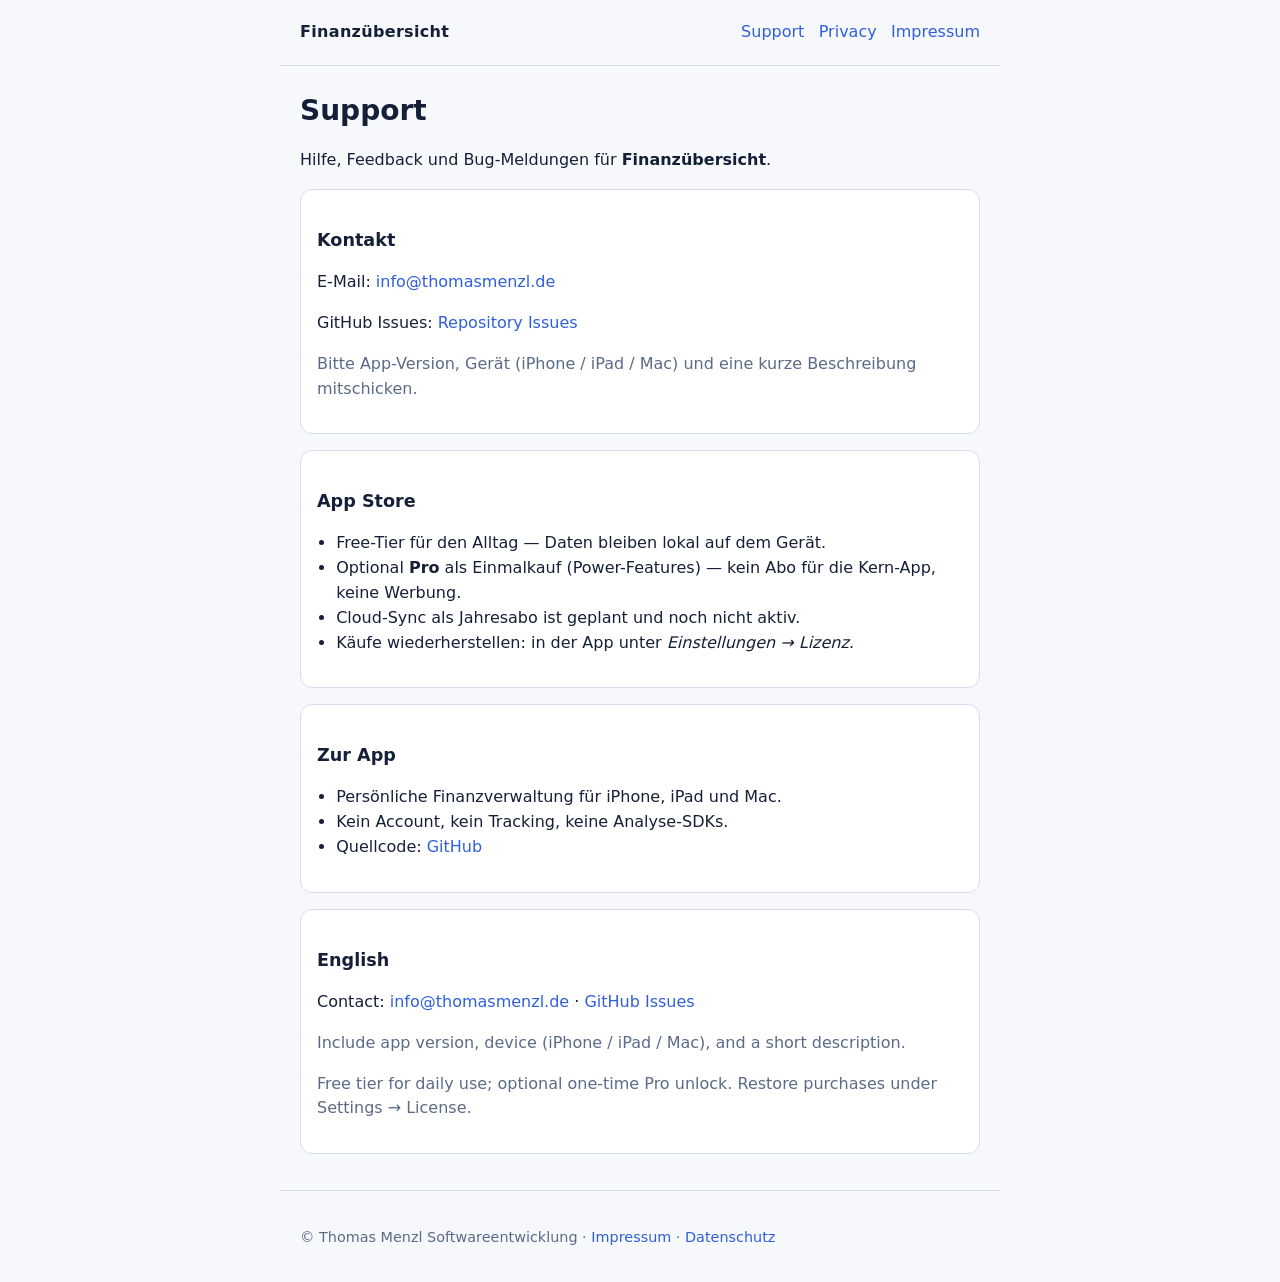
==== index.html @ 35645402 "Initial Finanzübersicht support/legal site." ====
<!DOCTYPE html>
<html lang="de">
<head>
  <meta charset="utf-8" />
  <meta name="viewport" content="width=device-width, initial-scale=1" />
  <title>Finanzübersicht — Support</title>
  <meta name="description" content="Support, Hilfe und Kontakt für die App Finanzübersicht." />
  <link rel="stylesheet" href="styles.css" />
</head>
<body>
  <header>
    <p class="brand">Finanzübersicht</p>
    <nav>
      <a href="index.html">Support</a>
      <a href="privacy.html">Privacy</a>
      <a href="impressum.html">Impressum</a>
    </nav>
  </header>

  <main>
    <h1>Support</h1>
    <p>Hilfe, Feedback und Bug-Meldungen für <strong>Finanzübersicht</strong>.</p>

    <section>
      <h2>Kontakt</h2>
      <p>
        E-Mail:
        <a href="mailto:info@thomasmenzl.de">info@thomasmenzl.de</a>
      </p>
      <p>
        GitHub Issues:
        <a href="https://github.com/Thomas-Menzl-Softwareentwicklung/finanzuebersicht/issues">Repository Issues</a>
      </p>
      <p class="muted">Bitte App-Version, Gerät (iPhone / iPad / Mac) und eine kurze Beschreibung mitschicken.</p>
    </section>

    <section>
      <h2>App Store</h2>
      <ul>
        <li>Free-Tier für den Alltag — Daten bleiben lokal auf dem Gerät.</li>
        <li>Optional <strong>Pro</strong> als Einmalkauf (Power-Features) — kein Abo für die Kern-App, keine Werbung.</li>
        <li>Cloud-Sync als Jahresabo ist geplant und noch nicht aktiv.</li>
        <li>Käufe wiederherstellen: in der App unter <em>Einstellungen → Lizenz</em>.</li>
      </ul>
    </section>

    <section>
      <h2>Zur App</h2>
      <ul>
        <li>Persönliche Finanzverwaltung für iPhone, iPad und Mac.</li>
        <li>Kein Account, kein Tracking, keine Analyse-SDKs.</li>
        <li>Quellcode: <a href="https://github.com/Thomas-Menzl-Softwareentwicklung/finanzuebersicht">GitHub</a></li>
      </ul>
    </section>

    <section lang="en">
      <h2>English</h2>
      <p>
        Contact:
        <a href="mailto:info@thomasmenzl.de">info@thomasmenzl.de</a>
        ·
        <a href="https://github.com/Thomas-Menzl-Softwareentwicklung/finanzuebersicht/issues">GitHub Issues</a>
      </p>
      <p class="muted">Include app version, device (iPhone / iPad / Mac), and a short description.</p>
      <p class="muted">Free tier for daily use; optional one-time Pro unlock. Restore purchases under Settings → License.</p>
    </section>
  </main>

  <footer>
    <p>© Thomas Menzl Softwareentwicklung · <a href="impressum.html">Impressum</a> · <a href="privacy.html">Datenschutz</a></p>
  </footer>
</body>
</html>
---- styles.css ----
:root {
  color-scheme: light dark;
  --bg: #0b1020;
  --fg: #e8eefc;
  --muted: #9aa8c7;
  --accent: #5b8cff;
  --card: #141b2f;
  --line: #243049;
  font-family: "Segoe UI", system-ui, -apple-system, sans-serif;
}

@media (prefers-color-scheme: light) {
  :root {
    --bg: #f6f8fc;
    --fg: #152038;
    --muted: #5b6b88;
    --accent: #2f5fdb;
    --card: #ffffff;
    --line: #d7deee;
  }
}

* { box-sizing: border-box; }

body {
  margin: 0;
  background: var(--bg);
  color: var(--fg);
  line-height: 1.55;
}

header, main, footer {
  max-width: 720px;
  margin: 0 auto;
  padding: 1.25rem 1.25rem;
}

header {
  display: flex;
  justify-content: space-between;
  align-items: center;
  gap: 1rem;
  border-bottom: 1px solid var(--line);
}

.brand {
  margin: 0;
  font-weight: 700;
  letter-spacing: 0.02em;
}

nav {
  display: flex;
  gap: 0.9rem;
  flex-wrap: wrap;
}

a { color: var(--accent); text-decoration: none; }
a:hover { text-decoration: underline; }

h1 { font-size: 1.75rem; margin: 0.2rem 0 0.8rem; }
h2 { font-size: 1.1rem; margin-top: 1.4rem; }

section {
  background: var(--card);
  border: 1px solid var(--line);
  border-radius: 12px;
  padding: 0.9rem 1rem 1rem;
  margin: 1rem 0;
}

ul { padding-left: 1.2rem; }
.muted { color: var(--muted); }
hr { border: 0; border-top: 1px solid var(--line); margin: 2rem 0; }

footer {
  color: var(--muted);
  font-size: 0.9rem;
  border-top: 1px solid var(--line);
}
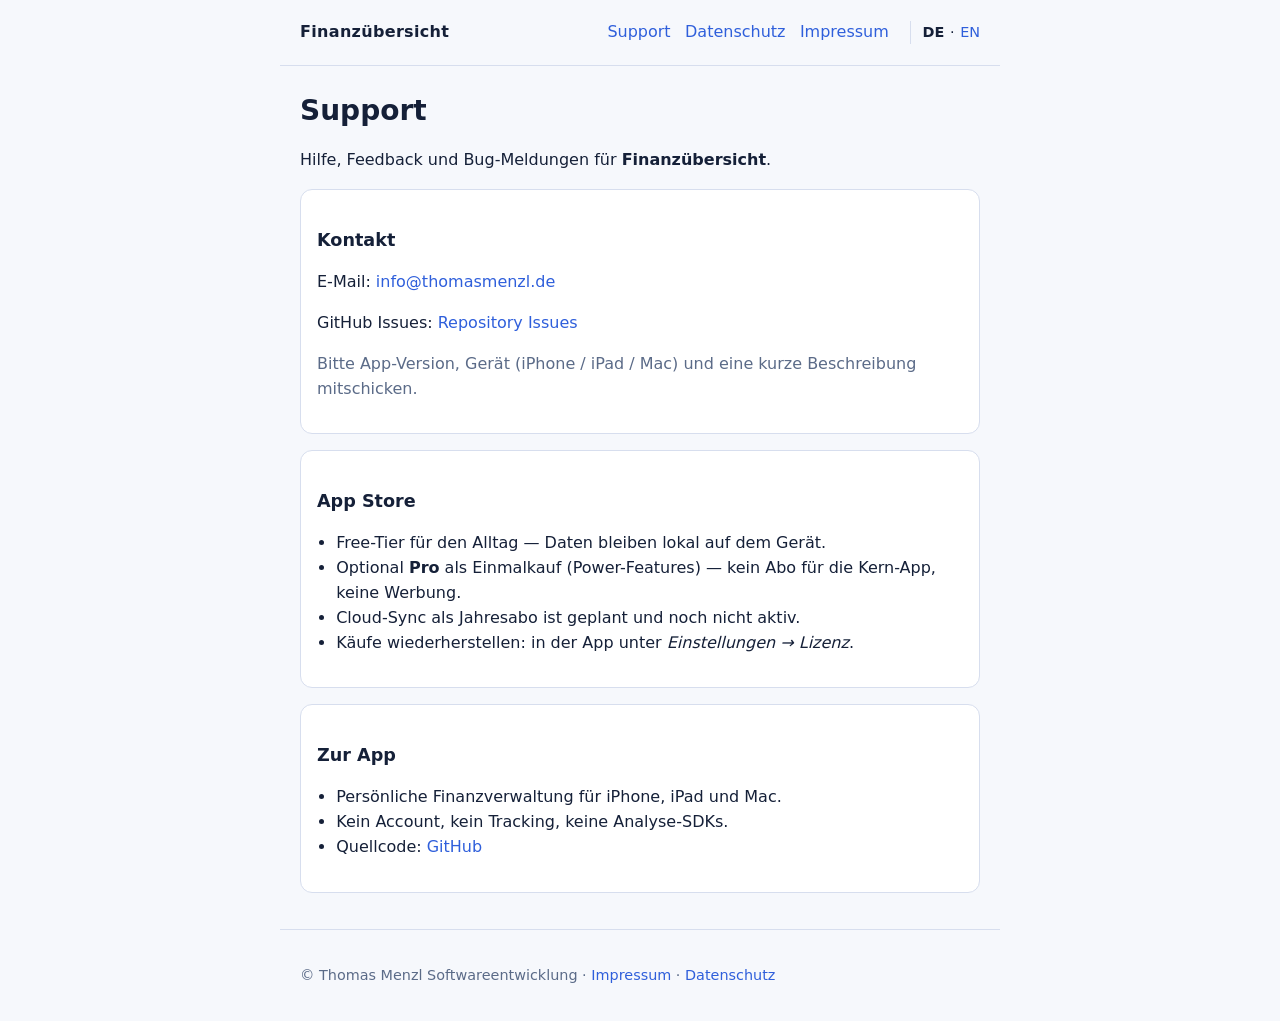
==== commit 5ab2bddf: "Align site with SimpleTD: DE/EN switch and VAT notice. Add separate en/ pages with nav language swit" ====
--- a/index.html
+++ b/index.html
@@ -6,14 +6,21 @@
   <title>Finanzübersicht — Support</title>
   <meta name="description" content="Support, Hilfe und Kontakt für die App Finanzübersicht." />
   <link rel="stylesheet" href="styles.css" />
+  <link rel="alternate" hreflang="de" href="index.html" />
+  <link rel="alternate" hreflang="en" href="en/index.html" />
 </head>
 <body>
   <header>
     <p class="brand">Finanzübersicht</p>
     <nav>
       <a href="index.html">Support</a>
-      <a href="privacy.html">Privacy</a>
+      <a href="privacy.html">Datenschutz</a>
       <a href="impressum.html">Impressum</a>
+      <span class="lang-switch" aria-label="Sprache">
+        <a href="index.html" aria-current="true" lang="de">DE</a>
+        <span aria-hidden="true">·</span>
+        <a href="en/index.html" lang="en" hreflang="en">EN</a>
+      </span>
     </nav>
   </header>
 
@@ -52,18 +59,6 @@
         <li>Quellcode: <a href="https://github.com/Thomas-Menzl-Softwareentwicklung/finanzuebersicht">GitHub</a></li>
       </ul>
     </section>
-
-    <section lang="en">
-      <h2>English</h2>
-      <p>
-        Contact:
-        <a href="mailto:info@thomasmenzl.de">info@thomasmenzl.de</a>
-        ·
-        <a href="https://github.com/Thomas-Menzl-Softwareentwicklung/finanzuebersicht/issues">GitHub Issues</a>
-      </p>
-      <p class="muted">Include app version, device (iPhone / iPad / Mac), and a short description.</p>
-      <p class="muted">Free tier for daily use; optional one-time Pro unlock. Restore purchases under Settings → License.</p>
-    </section>
   </main>
 
   <footer>
--- a/styles.css
+++ b/styles.css
@@ -53,6 +53,24 @@
   display: flex;
   gap: 0.9rem;
   flex-wrap: wrap;
+  align-items: center;
+}
+
+.lang-switch {
+  display: inline-flex;
+  gap: 0.35rem;
+  align-items: center;
+  margin-left: 0.4rem;
+  padding-left: 0.75rem;
+  border-left: 1px solid var(--line);
+  font-size: 0.9rem;
+}
+
+.lang-switch a[aria-current="true"] {
+  color: var(--fg);
+  font-weight: 600;
+  text-decoration: none;
+  pointer-events: none;
 }
 
 a { color: var(--accent); text-decoration: none; }
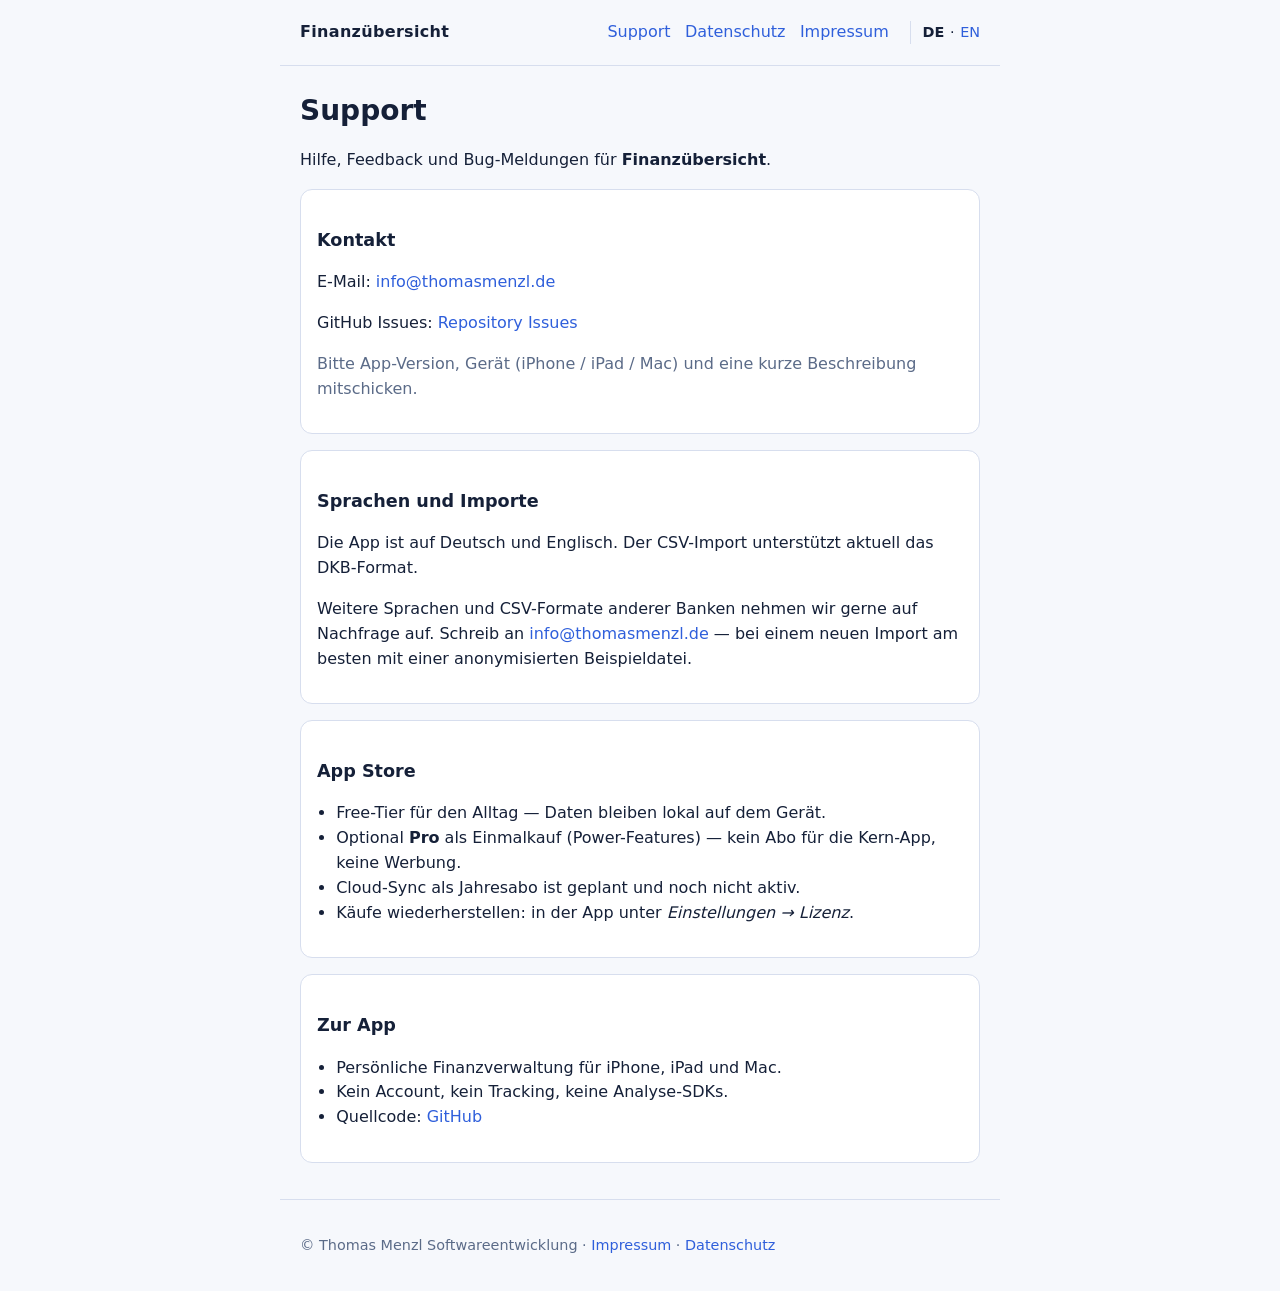
==== commit 2d05c240: "Add on-request languages and bank CSV note to support pages. Point visitors to email so extra locale" ====
--- a/index.html
+++ b/index.html
@@ -42,6 +42,12 @@
     </section>
 
     <section>
+      <h2>Sprachen und Importe</h2>
+      <p>Die App ist auf Deutsch und Englisch. Der CSV-Import unterstützt aktuell das DKB-Format.</p>
+      <p>Weitere Sprachen und CSV-Formate anderer Banken nehmen wir gerne auf Nachfrage auf. Schreib an <a href="mailto:info@thomasmenzl.de?subject=Finanz%C3%BCbersicht%20Sprache">info@thomasmenzl.de</a> — bei einem neuen Import am besten mit einer anonymisierten Beispieldatei.</p>
+    </section>
+
+    <section>
       <h2>App Store</h2>
       <ul>
         <li>Free-Tier für den Alltag — Daten bleiben lokal auf dem Gerät.</li>
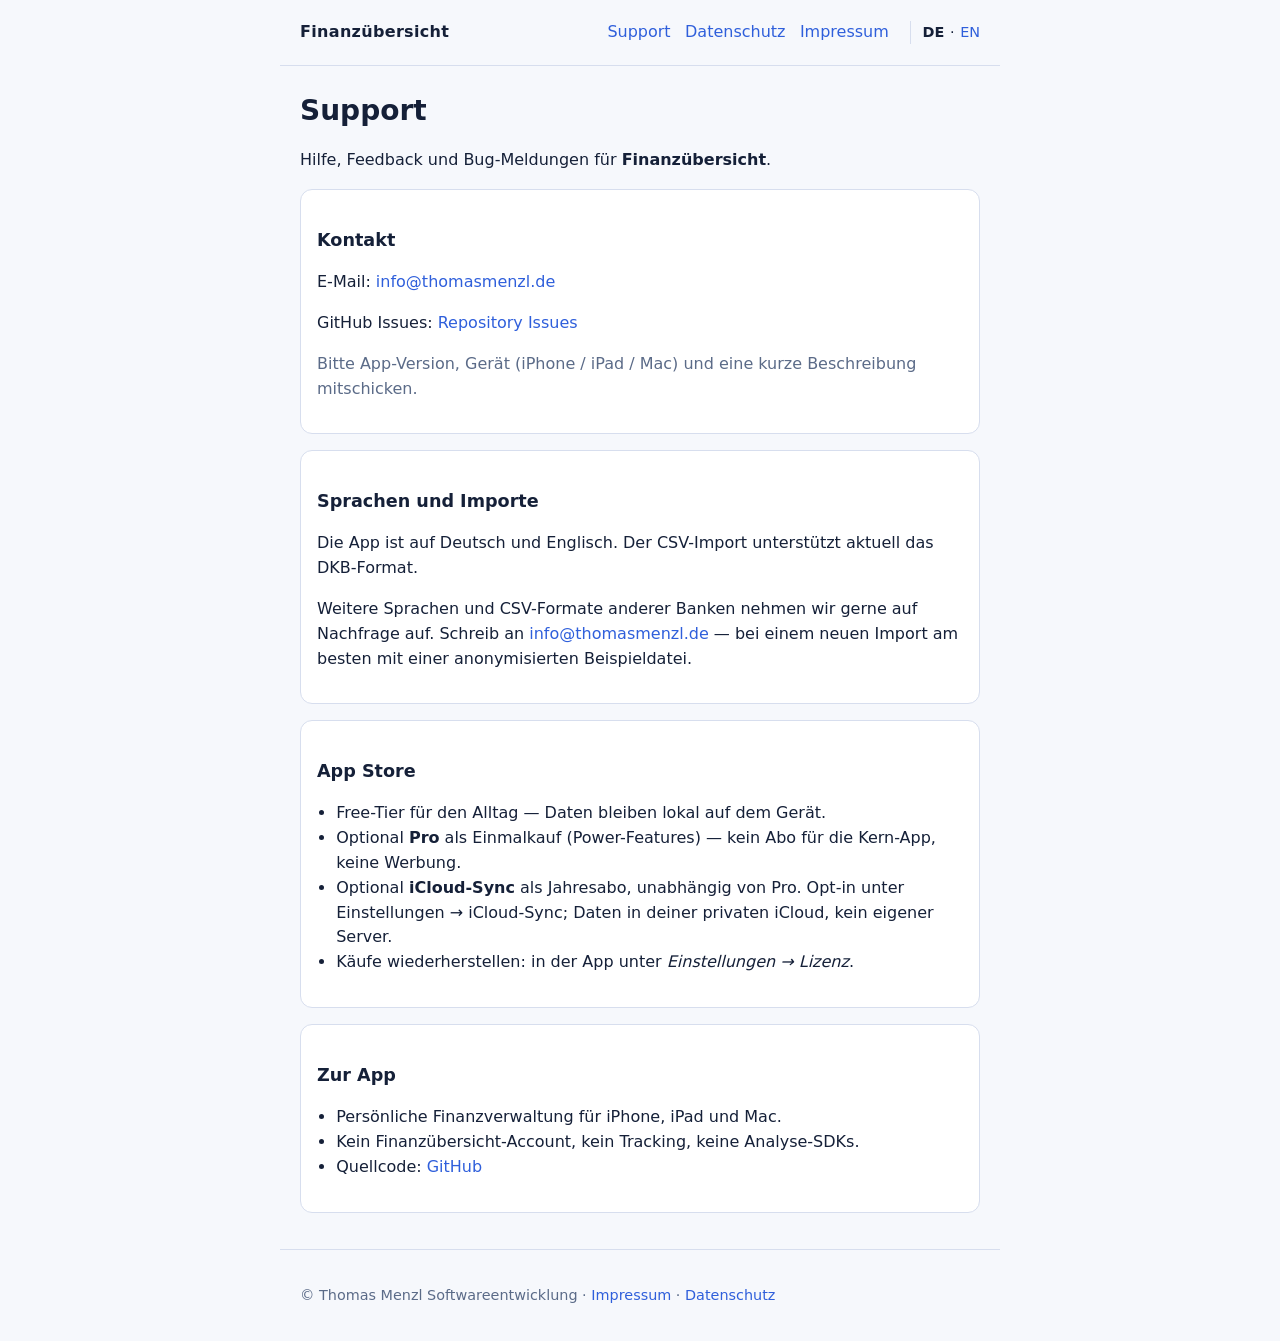
==== commit 68919f03: "Document optional iCloud Sync on support and privacy pages. Replace the outdated “sync is not part o" ====
--- a/index.html
+++ b/index.html
@@ -52,7 +52,7 @@
       <ul>
         <li>Free-Tier für den Alltag — Daten bleiben lokal auf dem Gerät.</li>
         <li>Optional <strong>Pro</strong> als Einmalkauf (Power-Features) — kein Abo für die Kern-App, keine Werbung.</li>
-        <li>Cloud-Sync als Jahresabo ist geplant und noch nicht aktiv.</li>
+        <li>Optional <strong>iCloud-Sync</strong> als Jahresabo, unabhängig von Pro. Opt-in unter Einstellungen → iCloud-Sync; Daten in deiner privaten iCloud, kein eigener Server.</li>
         <li>Käufe wiederherstellen: in der App unter <em>Einstellungen → Lizenz</em>.</li>
       </ul>
     </section>
@@ -61,7 +61,7 @@
       <h2>Zur App</h2>
       <ul>
         <li>Persönliche Finanzverwaltung für iPhone, iPad und Mac.</li>
-        <li>Kein Account, kein Tracking, keine Analyse-SDKs.</li>
+        <li>Kein Finanzübersicht-Account, kein Tracking, keine Analyse-SDKs.</li>
         <li>Quellcode: <a href="https://github.com/Thomas-Menzl-Softwareentwicklung/finanzuebersicht">GitHub</a></li>
       </ul>
     </section>
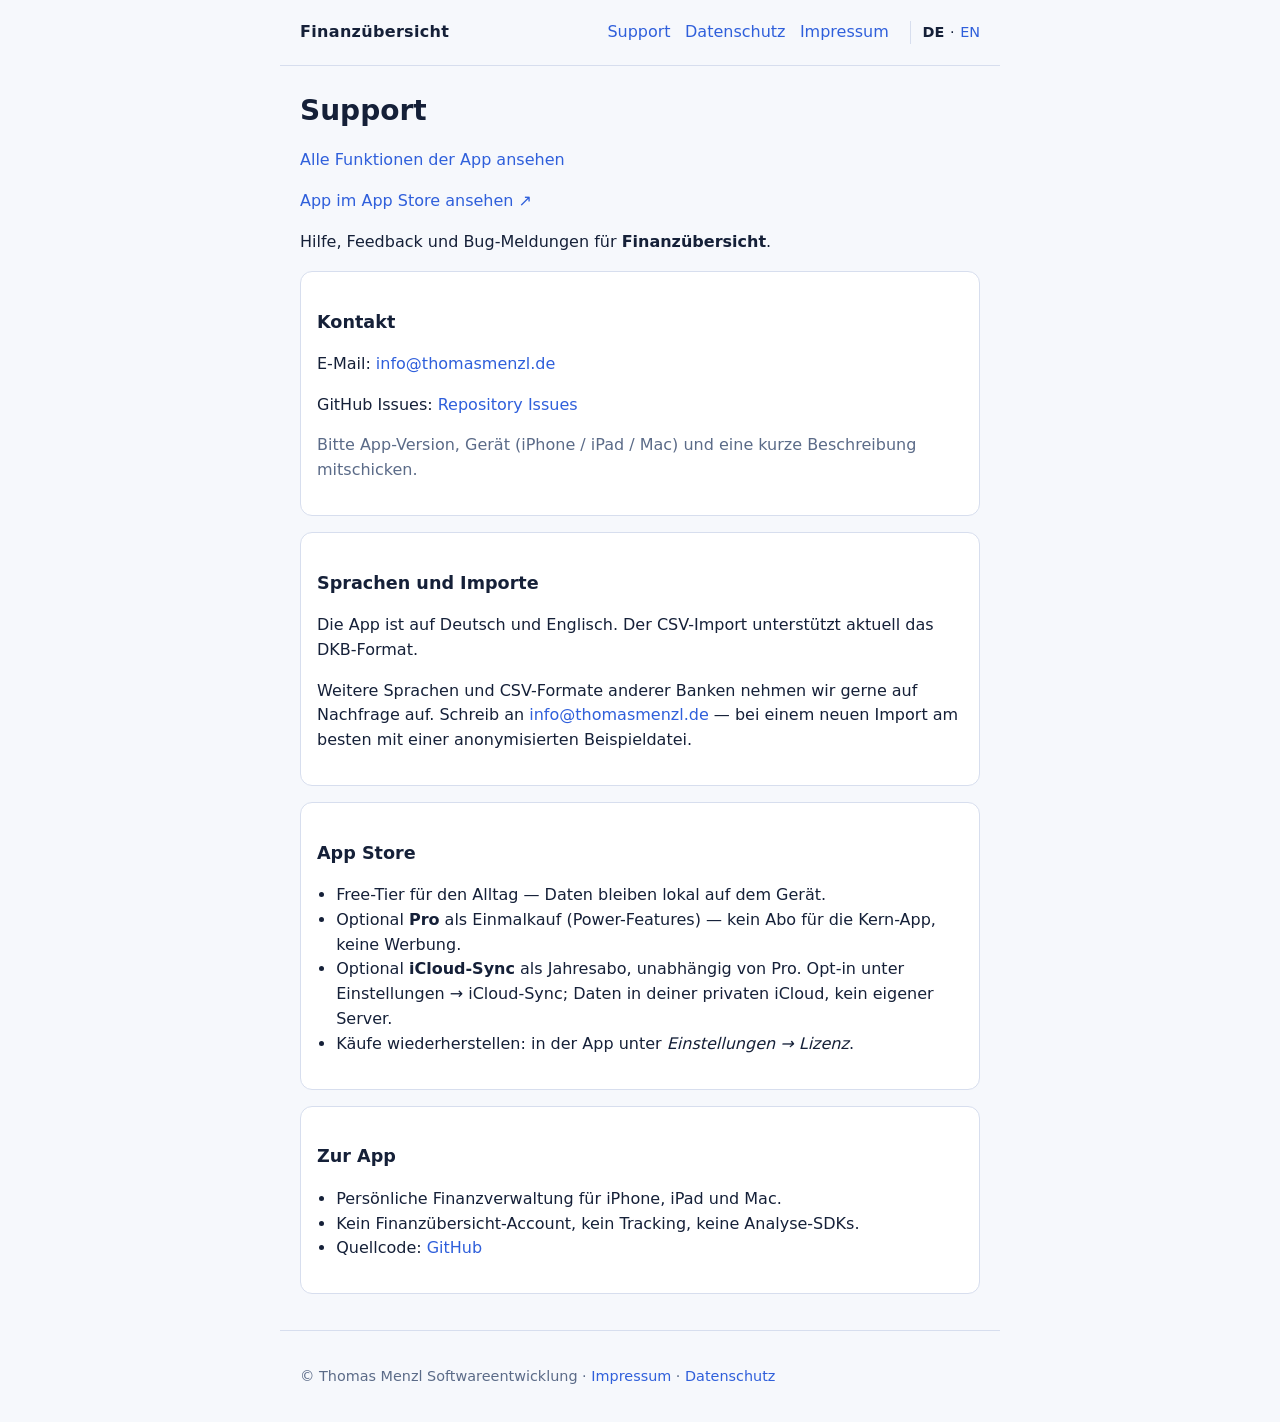
==== commit 4e9a1a1f: "Link support pages to product page" ====
--- a/index.html
+++ b/index.html
@@ -26,6 +26,8 @@
 
   <main>
     <h1>Support</h1>
+    <p><a href="https://thomasmenzl.de/finanzuebersicht/">Alle Funktionen der App ansehen</a></p>
+    <p><a href="https://apps.apple.com/de/app/meine-finanzübersicht/id6796250291">App im App Store ansehen ↗</a></p>
     <p>Hilfe, Feedback und Bug-Meldungen für <strong>Finanzübersicht</strong>.</p>
 
     <section>
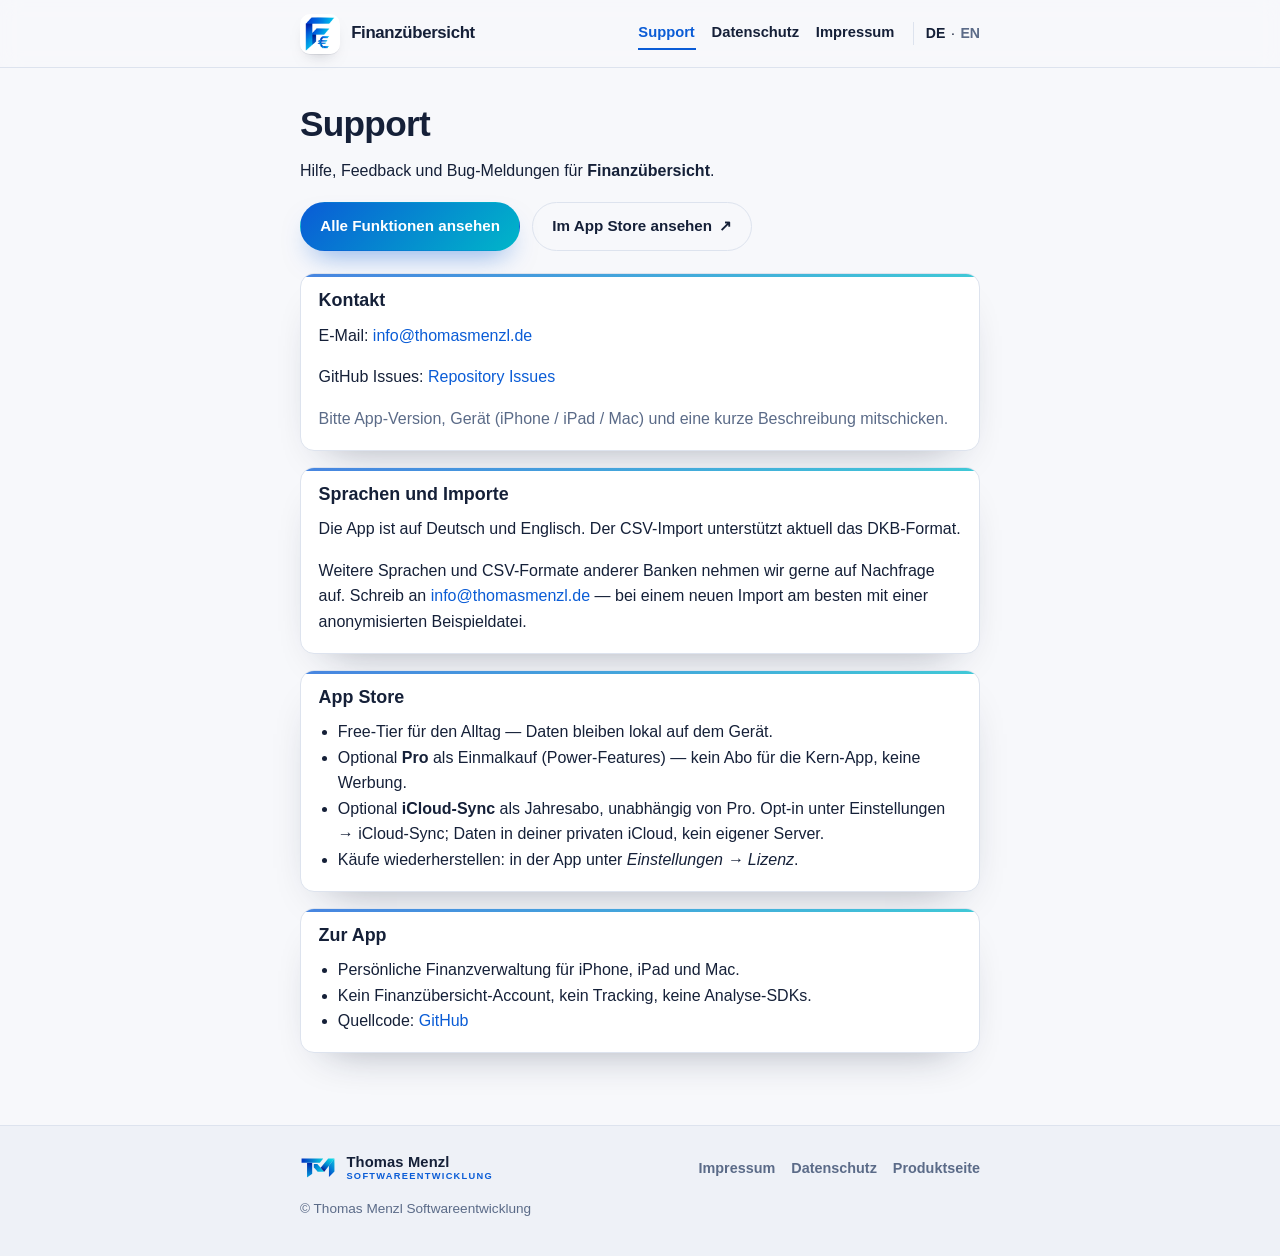
==== commit 31e7887f: "Align support site branding with thomasmenzl.de Reuse the shared blue–cyan tokens, product app icon," ====
--- a/index.html
+++ b/index.html
@@ -5,32 +5,53 @@
   <meta name="viewport" content="width=device-width, initial-scale=1" />
   <title>Finanzübersicht — Support</title>
   <meta name="description" content="Support, Hilfe und Kontakt für die App Finanzübersicht." />
+  <meta name="color-scheme" content="light dark" />
+  <meta name="theme-color" content="#f7f8fb" media="(prefers-color-scheme: light)" />
+  <meta name="theme-color" content="#0b1020" media="(prefers-color-scheme: dark)" />
+  <link rel="icon" href="assets/logo-thomas-menzl-icon.svg" type="image/svg+xml" />
+  <link rel="alternate icon" href="assets/favicon.png" type="image/png" />
+  <link rel="apple-touch-icon" href="assets/apple-touch-icon.png" />
   <link rel="stylesheet" href="styles.css" />
   <link rel="alternate" hreflang="de" href="index.html" />
   <link rel="alternate" hreflang="en" href="en/index.html" />
 </head>
 <body>
-  <header>
-    <p class="brand">Finanzübersicht</p>
-    <nav>
-      <a href="index.html">Support</a>
-      <a href="privacy.html">Datenschutz</a>
-      <a href="impressum.html">Impressum</a>
-      <span class="lang-switch" aria-label="Sprache">
-        <a href="index.html" aria-current="true" lang="de">DE</a>
-        <span aria-hidden="true">·</span>
-        <a href="en/index.html" lang="en" hreflang="en">EN</a>
-      </span>
-    </nav>
+  <a class="skip-link" href="#main">Zum Inhalt springen</a>
+
+  <header class="site-header">
+    <div class="header-inner">
+      <a class="product-brand" href="index.html">
+        <img class="app-mark" src="assets/app-icon.png" alt="" width="40" height="40" />
+        <span class="product-name">Finanzübersicht</span>
+      </a>
+      <nav class="primary-nav" aria-label="Hauptnavigation">
+        <a href="index.html" aria-current="page">Support</a>
+        <a href="privacy.html">Datenschutz</a>
+        <a href="impressum.html">Impressum</a>
+        <span class="lang-switch" aria-label="Sprache">
+          <a href="index.html" aria-current="true" lang="de">DE</a>
+          <span aria-hidden="true">·</span>
+          <a href="en/index.html" lang="en" hreflang="en">EN</a>
+        </span>
+      </nav>
+    </div>
   </header>
 
-  <main>
-    <h1>Support</h1>
-    <p><a href="https://thomasmenzl.de/finanzuebersicht/">Alle Funktionen der App ansehen</a></p>
-    <p><a href="https://apps.apple.com/de/app/meine-finanzübersicht/id6796250291">App im App Store ansehen ↗</a></p>
-    <p>Hilfe, Feedback und Bug-Meldungen für <strong>Finanzübersicht</strong>.</p>
+  <main id="main" class="page">
+    <div class="page-intro">
+      <h1>Support</h1>
+      <p>Hilfe, Feedback und Bug-Meldungen für <strong>Finanzübersicht</strong>.</p>
+      <div class="cta-group">
+        <a class="btn btn-primary" href="https://thomasmenzl.de/finanzuebersicht/">
+          Alle Funktionen ansehen
+        </a>
+        <a class="btn btn-secondary" href="https://apps.apple.com/de/app/meine-finanzübersicht/id6796250291">
+          Im App Store ansehen <span aria-hidden="true">↗</span>
+        </a>
+      </div>
+    </div>
 
-    <section>
+    <section class="content-card">
       <h2>Kontakt</h2>
       <p>
         E-Mail:
@@ -43,13 +64,13 @@
       <p class="muted">Bitte App-Version, Gerät (iPhone / iPad / Mac) und eine kurze Beschreibung mitschicken.</p>
     </section>
 
-    <section>
+    <section class="content-card">
       <h2>Sprachen und Importe</h2>
       <p>Die App ist auf Deutsch und Englisch. Der CSV-Import unterstützt aktuell das DKB-Format.</p>
       <p>Weitere Sprachen und CSV-Formate anderer Banken nehmen wir gerne auf Nachfrage auf. Schreib an <a href="mailto:info@thomasmenzl.de?subject=Finanz%C3%BCbersicht%20Sprache">info@thomasmenzl.de</a> — bei einem neuen Import am besten mit einer anonymisierten Beispieldatei.</p>
     </section>
 
-    <section>
+    <section class="content-card">
       <h2>App Store</h2>
       <ul>
         <li>Free-Tier für den Alltag — Daten bleiben lokal auf dem Gerät.</li>
@@ -59,7 +80,7 @@
       </ul>
     </section>
 
-    <section>
+    <section class="content-card">
       <h2>Zur App</h2>
       <ul>
         <li>Persönliche Finanzverwaltung für iPhone, iPad und Mac.</li>
@@ -69,8 +90,22 @@
     </section>
   </main>
 
-  <footer>
-    <p>© Thomas Menzl Softwareentwicklung · <a href="impressum.html">Impressum</a> · <a href="privacy.html">Datenschutz</a></p>
+  <footer class="site-footer">
+    <div class="footer-inner">
+      <a class="brand" href="https://thomasmenzl.de/" aria-label="Thomas Menzl Softwareentwicklung">
+        <img class="brand-mark" src="assets/logo-thomas-menzl-icon.svg" alt="" width="50" height="30" />
+        <span class="brand-text">
+          <span class="brand-name">Thomas Menzl</span>
+          <span class="brand-sub">Softwareentwicklung</span>
+        </span>
+      </a>
+      <nav class="footer-nav" aria-label="Footer-Navigation">
+        <a href="impressum.html">Impressum</a>
+        <a href="privacy.html">Datenschutz</a>
+        <a href="https://thomasmenzl.de/finanzuebersicht/">Produktseite</a>
+      </nav>
+      <p class="footer-copy">© Thomas Menzl Softwareentwicklung</p>
+    </div>
   </footer>
 </body>
 </html>
--- a/styles.css
+++ b/styles.css
@@ -1,98 +1,449 @@
+/*
+  Finanzübersicht support site
+  Visual system aligned with thomasmenzl.de (shared tokens, brand, buttons).
+*/
+
 :root {
   color-scheme: light dark;
-  --bg: #0b1020;
-  --fg: #e8eefc;
-  --muted: #9aa8c7;
-  --accent: #5b8cff;
-  --card: #141b2f;
-  --line: #243049;
-  font-family: "Segoe UI", system-ui, -apple-system, sans-serif;
-}
-
-@media (prefers-color-scheme: light) {
+
+  --bg: #f7f8fb;
+  --bg-alt: #eef1f7;
+  --fg: #152038;
+  --muted: #5b6b88;
+  --line: #dde3ee;
+  --card-bg: #ffffff;
+
+  --accent: #0a5cd6;
+  --accent-2: #00b6c9;
+  --accent-contrast: #ffffff;
+  --focus-ring: #0a5cd6;
+
+  --radius: 14px;
+  --radius-sm: 8px;
+  --shadow-card: 0 20px 45px -28px rgba(21, 32, 56, 0.45);
+
+  --container: 720px;
+  --font: -apple-system, BlinkMacSystemFont, "Segoe UI", Roboto, "Helvetica Neue", Arial, sans-serif;
+}
+
+@media (prefers-color-scheme: dark) {
   :root {
-    --bg: #f6f8fc;
-    --fg: #152038;
-    --muted: #5b6b88;
-    --accent: #2f5fdb;
-    --card: #ffffff;
-    --line: #d7deee;
+    --bg: #0b1020;
+    --bg-alt: #0f1526;
+    --fg: #e8eefc;
+    --muted: #9aa8c7;
+    --line: #232d47;
+    --card-bg: #131a2e;
+
+    --accent: #4da8ff;
+    --accent-2: #35e0e6;
+    --accent-contrast: #071022;
+    --focus-ring: #4da8ff;
+
+    --shadow-card: 0 20px 45px -22px rgba(0, 0, 0, 0.6);
   }
 }
 
-* { box-sizing: border-box; }
+* {
+  box-sizing: border-box;
+}
+
+html {
+  -webkit-text-size-adjust: 100%;
+}
 
 body {
   margin: 0;
   background: var(--bg);
   color: var(--fg);
-  line-height: 1.55;
-}
-
-header, main, footer {
-  max-width: 720px;
+  font-family: var(--font);
+  line-height: 1.6;
+  font-size: 16px;
+  -webkit-font-smoothing: antialiased;
+}
+
+img {
+  display: block;
+  max-width: 100%;
+  height: auto;
+}
+
+h1,
+h2 {
+  line-height: 1.2;
+  margin: 0 0 0.6em;
+}
+
+h1 {
+  font-size: clamp(1.8rem, 4vw, 2.2rem);
+  font-weight: 800;
+  letter-spacing: -0.02em;
+  margin: 0.15rem 0 0.85rem;
+}
+
+h2 {
+  font-size: 1.12rem;
+  font-weight: 800;
+  margin-top: 0;
+}
+
+p {
+  margin: 0 0 1em;
+}
+
+a {
+  color: var(--accent);
+  text-decoration: none;
+}
+
+a:hover {
+  text-decoration: underline;
+}
+
+a:focus-visible {
+  outline: 3px solid var(--focus-ring);
+  outline-offset: 3px;
+  border-radius: var(--radius-sm);
+}
+
+ul {
+  margin: 0 0 0.4em;
+  padding-left: 1.2rem;
+}
+
+.muted {
+  color: var(--muted);
+}
+
+.sr-only {
+  position: absolute;
+  width: 1px;
+  height: 1px;
+  padding: 0;
+  margin: -1px;
+  overflow: hidden;
+  clip: rect(0, 0, 0, 0);
+  white-space: nowrap;
+  border: 0;
+}
+
+.skip-link {
+  position: absolute;
+  left: -999px;
+  top: 0;
+  background: var(--accent);
+  color: var(--accent-contrast);
+  padding: 0.7rem 1.1rem;
+  border-radius: 0 0 var(--radius-sm) 0;
+  z-index: 1000;
+  font-weight: 600;
+}
+
+.skip-link:focus {
+  left: 0;
+}
+
+/* ---------- Layout ---------- */
+
+.site-header {
+  position: sticky;
+  top: 0;
+  z-index: 100;
+  background: color-mix(in srgb, var(--bg) 88%, transparent);
+  backdrop-filter: saturate(140%) blur(10px);
+  border-bottom: 1px solid var(--line);
+}
+
+.header-inner,
+.page,
+.footer-inner {
+  max-width: var(--container);
   margin: 0 auto;
-  padding: 1.25rem 1.25rem;
-}
-
-header {
-  display: flex;
+  padding: 0 1.25rem;
+}
+
+.header-inner {
+  display: flex;
+  align-items: center;
   justify-content: space-between;
-  align-items: center;
   gap: 1rem;
-  border-bottom: 1px solid var(--line);
-}
-
-.brand {
-  margin: 0;
-  font-weight: 700;
-  letter-spacing: 0.02em;
-}
-
-nav {
-  display: flex;
-  gap: 0.9rem;
+  padding-top: 0.85rem;
+  padding-bottom: 0.85rem;
+}
+
+.page {
+  padding: 2rem 1.25rem 3.5rem;
+}
+
+/* ---------- Product brand (header) ---------- */
+
+.product-brand {
+  display: inline-flex;
+  align-items: center;
+  gap: 0.7rem;
+  color: var(--fg);
+  text-decoration: none;
+  min-width: 0;
+}
+
+.product-brand:hover {
+  text-decoration: none;
+}
+
+.app-mark {
+  width: 40px;
+  height: 40px;
+  border-radius: 10px;
+  flex-shrink: 0;
+  box-shadow:
+    0 1px 0 color-mix(in srgb, var(--fg) 8%, transparent),
+    0 8px 18px -12px rgba(15, 23, 42, 0.55);
+}
+
+.product-name {
+  font-weight: 800;
+  font-size: 1.05rem;
+  letter-spacing: -0.02em;
+}
+
+/* ---------- Nav ---------- */
+
+.primary-nav {
+  display: flex;
+  align-items: center;
+  gap: 0.95rem;
   flex-wrap: wrap;
-  align-items: center;
+  justify-content: flex-end;
+}
+
+.primary-nav > a {
+  color: var(--fg);
+  font-weight: 600;
+  font-size: 0.92rem;
+  padding: 0.25rem 0.05rem;
+  border-bottom: 2px solid transparent;
+}
+
+.primary-nav > a:hover,
+.primary-nav > a[aria-current="page"] {
+  color: var(--accent);
+  text-decoration: none;
+  border-bottom-color: var(--accent);
 }
 
 .lang-switch {
   display: inline-flex;
   gap: 0.35rem;
   align-items: center;
-  margin-left: 0.4rem;
+  margin-left: 0.15rem;
   padding-left: 0.75rem;
   border-left: 1px solid var(--line);
-  font-size: 0.9rem;
+  font-size: 0.88rem;
+}
+
+.lang-switch a {
+  color: var(--muted);
+  font-weight: 600;
 }
 
 .lang-switch a[aria-current="true"] {
   color: var(--fg);
-  font-weight: 600;
+  font-weight: 700;
   text-decoration: none;
   pointer-events: none;
 }
 
-a { color: var(--accent); text-decoration: none; }
-a:hover { text-decoration: underline; }
-
-h1 { font-size: 1.75rem; margin: 0.2rem 0 0.8rem; }
-h2 { font-size: 1.1rem; margin-top: 1.4rem; }
-
-section {
-  background: var(--card);
+.lang-switch a:hover {
+  color: var(--accent);
+}
+
+/* ---------- Intro / CTAs ---------- */
+
+.page-intro {
+  margin-bottom: 1.4rem;
+}
+
+.cta-group {
+  display: flex;
+  gap: 0.75rem;
+  flex-wrap: wrap;
+  margin: 1.1rem 0 1.25rem;
+}
+
+.btn {
+  display: inline-flex;
+  align-items: center;
+  justify-content: center;
+  gap: 0.45rem;
+  padding: 0.72rem 1.2rem;
+  border-radius: 999px;
+  font-weight: 700;
+  font-size: 0.95rem;
+  border: 1px solid transparent;
+  cursor: pointer;
+  transition: transform 0.15s ease, box-shadow 0.15s ease, background 0.15s ease, color 0.15s ease;
+}
+
+.btn:hover {
+  text-decoration: none;
+  transform: translateY(-1px);
+}
+
+.btn-primary {
+  background: linear-gradient(135deg, var(--accent) 0%, var(--accent-2) 100%);
+  color: #ffffff;
+  box-shadow: 0 14px 28px -12px color-mix(in srgb, var(--accent) 55%, transparent);
+}
+
+.btn-primary:hover {
+  box-shadow: 0 18px 32px -12px color-mix(in srgb, var(--accent) 65%, transparent);
+  color: #ffffff;
+}
+
+.btn-secondary {
+  background: transparent;
+  color: var(--fg);
+  border-color: var(--line);
+}
+
+.btn-secondary:hover {
+  border-color: var(--accent);
+  color: var(--accent);
+}
+
+/* ---------- Content cards ---------- */
+
+.content-card {
+  background: var(--card-bg);
   border: 1px solid var(--line);
-  border-radius: 12px;
-  padding: 0.9rem 1rem 1rem;
+  border-radius: var(--radius);
+  padding: 1rem 1.1rem 1.15rem;
   margin: 1rem 0;
-}
-
-ul { padding-left: 1.2rem; }
-.muted { color: var(--muted); }
-hr { border: 0; border-top: 1px solid var(--line); margin: 2rem 0; }
-
-footer {
+  box-shadow: var(--shadow-card);
+  position: relative;
+  overflow: hidden;
+}
+
+.content-card::before {
+  content: "";
+  position: absolute;
+  top: 0;
+  left: 0;
+  right: 0;
+  height: 3px;
+  background: linear-gradient(90deg, var(--accent), var(--accent-2));
+  opacity: 0.75;
+}
+
+.content-card > :last-child {
+  margin-bottom: 0;
+}
+
+/* ---------- Footer / developer brand ---------- */
+
+.site-footer {
+  border-top: 1px solid var(--line);
+  padding: 1.75rem 0 2.25rem;
+  background: var(--bg-alt);
+}
+
+.footer-inner {
+  display: flex;
+  flex-wrap: wrap;
+  align-items: center;
+  justify-content: space-between;
+  gap: 1rem 1.5rem;
+}
+
+.brand {
+  display: inline-flex;
+  align-items: center;
+  gap: 0.65rem;
+  color: var(--fg);
+  text-decoration: none;
+}
+
+.brand:hover {
+  text-decoration: none;
+}
+
+.brand-mark {
+  width: 36px;
+  height: auto;
+  flex-shrink: 0;
+}
+
+.brand-text {
+  display: flex;
+  flex-direction: column;
+  line-height: 1.15;
+}
+
+.brand-name {
+  font-weight: 800;
+  font-size: 0.92rem;
+  letter-spacing: 0.01em;
+  color: var(--fg);
+}
+
+.brand-sub {
+  font-weight: 700;
+  font-size: 0.58rem;
+  letter-spacing: 0.14em;
+  text-transform: uppercase;
+  color: var(--accent);
+}
+
+.footer-nav {
+  display: flex;
+  flex-wrap: wrap;
+  gap: 1rem;
+}
+
+.footer-nav a {
   color: var(--muted);
   font-size: 0.9rem;
+  font-weight: 600;
+}
+
+.footer-nav a:hover {
+  color: var(--accent);
+}
+
+.footer-copy {
+  margin: 0;
+  width: 100%;
+  color: var(--muted);
+  font-size: 0.85rem;
   border-top: 1px solid var(--line);
-}
+  padding-top: 1rem;
+}
+
+@media (min-width: 640px) {
+  .footer-copy {
+    width: auto;
+    border-top: none;
+    padding-top: 0;
+    order: 3;
+    flex-basis: 100%;
+  }
+}
+
+@media (max-width: 640px) {
+  .header-inner {
+    align-items: flex-start;
+    flex-direction: column;
+  }
+
+  .primary-nav {
+    width: 100%;
+    justify-content: flex-start;
+  }
+}
+
+@media (prefers-reduced-motion: reduce) {
+  * {
+    transition-duration: 0.01ms !important;
+    animation-duration: 0.01ms !important;
+  }
+}
